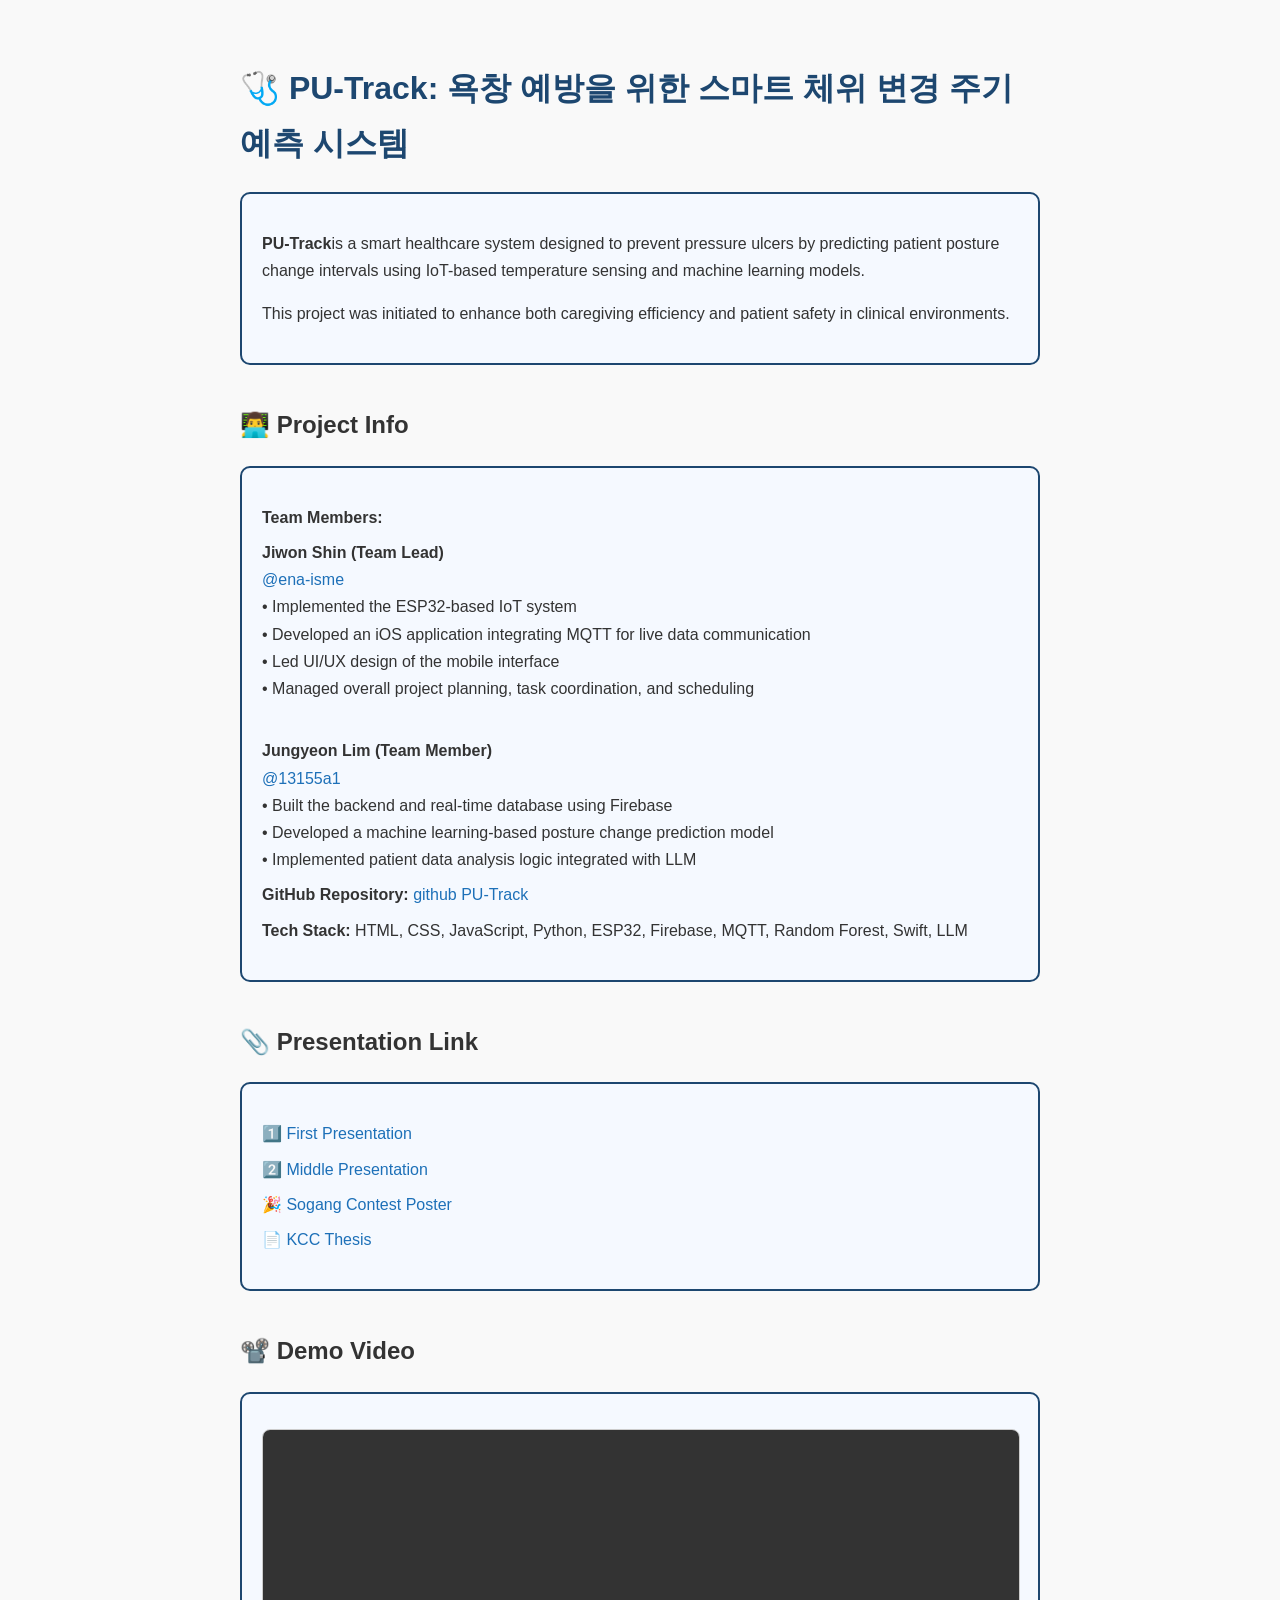
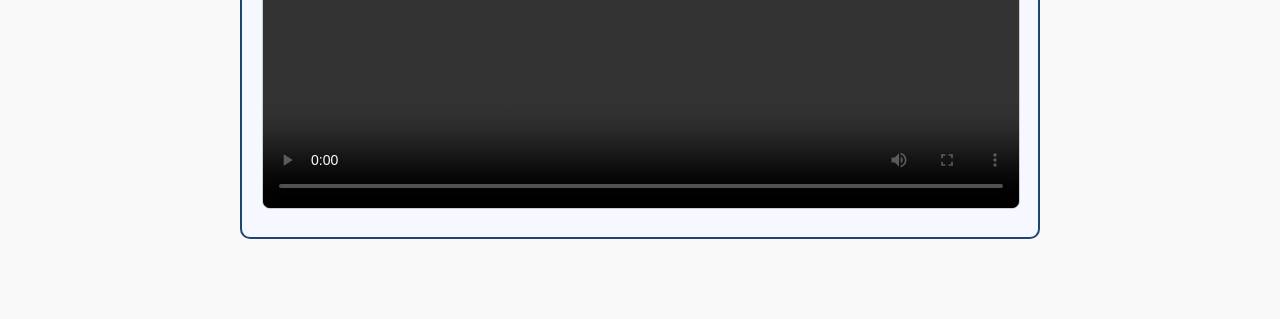
==== public/index.html @ abce249e "seperate file and webPage folder" ====
<!DOCTYPE html>
<html lang="ko">
<head>
  <meta charset="UTF-8">
  <title>PU-Track</title>
  <link rel="stylesheet" href="style.css">
</head>
<body>

  <h1>🩺 PU-Track: 욕창 예방을 위한 스마트 체위 변경 주기 예측 시스템</h1>

  <div class="section">
    <p><strong>PU-Track</strong>is a smart healthcare system designed to prevent pressure ulcers by predicting patient posture change intervals using IoT-based temperature sensing and machine learning models.</p>
    <p>This project was initiated to enhance both caregiving efficiency and patient safety in clinical environments.</p>
  </div>

  <h2>👨‍💻 Project Info</h2>
  <div class="section">
    <ul>
      <li><strong>Team Members:</strong></li>
      <ul>
        <li><strong>Jiwon Shin (Team Lead)</strong><br>
          <a href="https://github.com/ena-isme" target="_blank">@ena-isme</a><br>
          • Implemented the ESP32-based IoT system <br>
          • Developed an iOS application integrating MQTT for live data communication<br>
          • Led UI/UX design of the mobile interface <br>
          • Managed overall project planning, task coordination, and scheduling
        </li><br>
        <li><strong>Jungyeon Lim (Team Member)</strong><br>
          <a href="https://github.com/13155a1" target="_blank">@13155a1</a><br>
          • Built the backend and real-time database using Firebase<br>
          • Developed a machine learning-based posture change prediction model<br>
          • Implemented patient data analysis logic integrated with LLM
        </li>
      </ul>
      <li><strong>GitHub Repository:</strong> <a href="https://github.com/PU-Track" target="_blank">github PU-Track</a></li>
      <li><strong>Tech Stack:</strong> HTML, CSS, JavaScript, Python, ESP32, Firebase, MQTT, Random Forest, Swift, LLM</li>
    </ul>
  </div>

  <h2>📎 Presentation Link</h2>
  <div class="section">
    <ul>
      <li><a href="./pdf/first.pdf" target="_blank">1️⃣ First Presentation</a></li>
      <li><a href="./pdf/middle.pdf" target="_blank">2️⃣ Middle Presentation</a></li>
      <li><a href="./pdf/sogangcontest.pdf" target="_blank">🎉 Sogang Contest Poster</a></li>
      <li><a href="./pdf/thesis.pdf" target="_blank">📄 KCC Thesis</a></li>
    </ul>
  </div>

  <h2>📽️ Demo Video</h2>
  <div class="section">
    <video controls>
      <source src="./pdf/demoVideo.mp4" type="video/mp4">
      현재 브라우저는 비디오 태그를 지원하지 않습니다.
    </video>
  </div>

</body>
</html>
---- public/style.css ----
body {
  font-family: Arial, sans-serif;
  padding: 40px;
  background-color: #f9f9f9;
  color: #333;
  max-width: 800px;
  margin: 0 auto;
  line-height: 1.7;
}

h1 {
  color: #1D4770;
}

h2 {
  margin-top: 40px;
  color: #333;
}

ul {
  list-style: none;
  padding: 0;
}

li {
  margin-bottom: 8px;
}

a {
  color: #1d70b8;
  text-decoration: none;
}

a:hover {
  text-decoration: underline;
}

.section {
  margin-bottom: 40px;
  padding: 20px;
  background-color: #F5F9FF;
  border: 2px solid #1D4770;
  border-radius: 10px;
}

video {
  width: 100%;
  border: 1px solid #ccc;
  border-radius: 8px;
  margin-top: 15px;
}
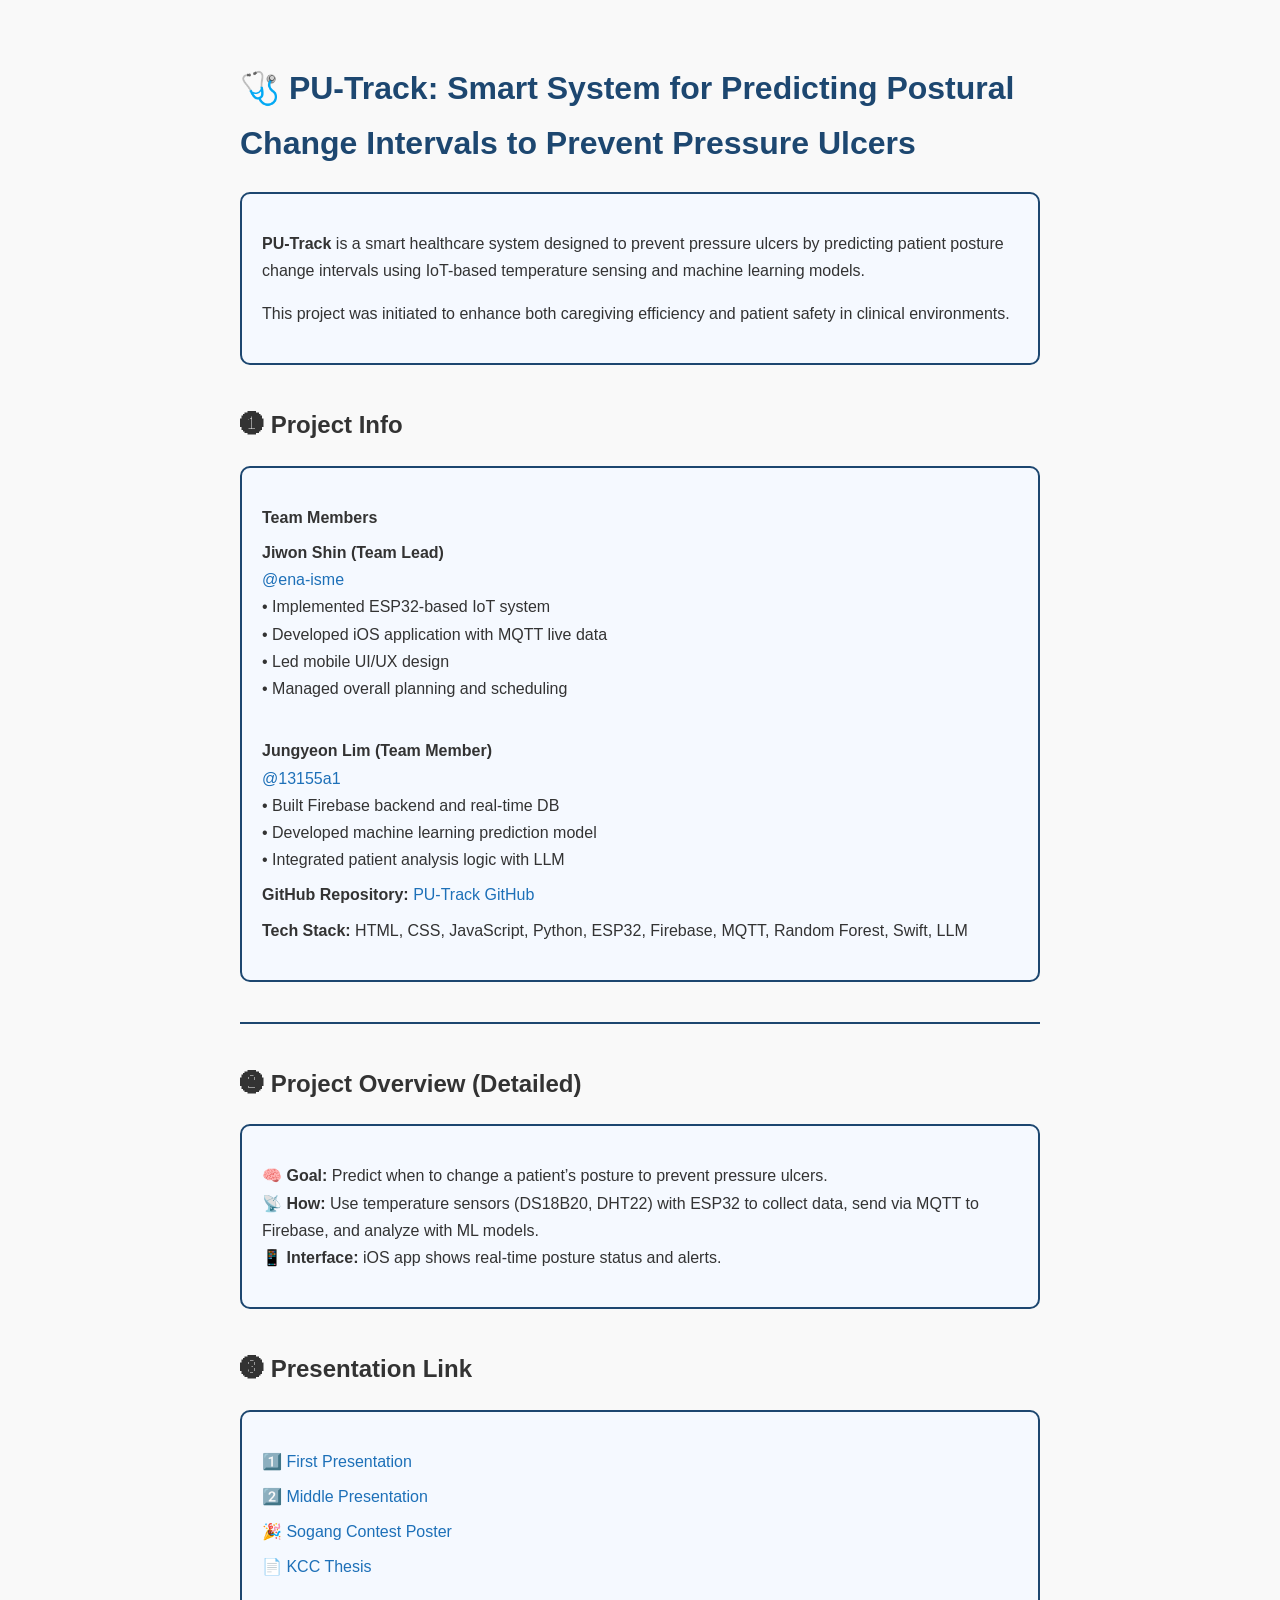
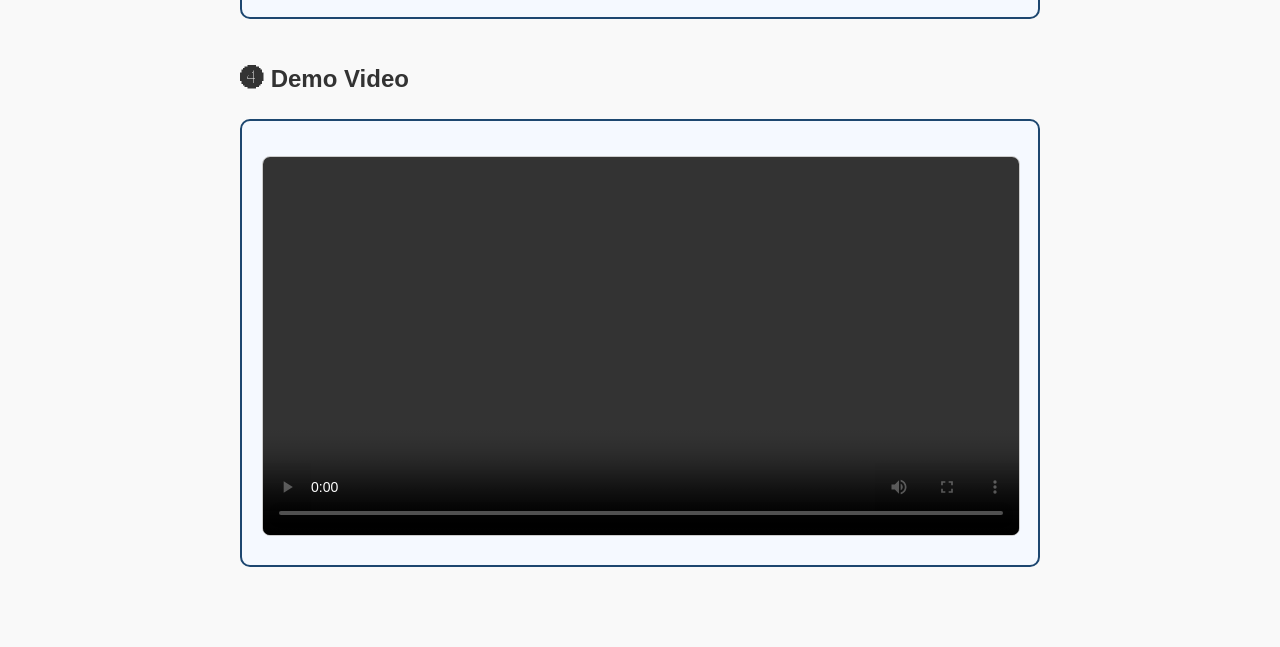
==== commit 46074af4: "edit web design" ====
--- a/public/index.html
+++ b/public/index.html
@@ -7,51 +7,61 @@
 </head>
 <body>
 
-  <h1>🩺 PU-Track: 욕창 예방을 위한 스마트 체위 변경 주기 예측 시스템</h1>
+  <h1>🩺 PU-Track: Smart System for Predicting Postural Change Intervals to Prevent Pressure Ulcers</h1>
 
   <div class="section">
-    <p><strong>PU-Track</strong>is a smart healthcare system designed to prevent pressure ulcers by predicting patient posture change intervals using IoT-based temperature sensing and machine learning models.</p>
+    <p><strong>PU-Track</strong> is a smart healthcare system designed to prevent pressure ulcers by predicting patient posture change intervals using IoT-based temperature sensing and machine learning models.</p>
     <p>This project was initiated to enhance both caregiving efficiency and patient safety in clinical environments.</p>
   </div>
 
-  <h2>👨‍💻 Project Info</h2>
+  <h2>❶ Project Info</h2>
   <div class="section">
     <ul>
-      <li><strong>Team Members:</strong></li>
+      <li><strong>Team Members</strong></li>
       <ul>
         <li><strong>Jiwon Shin (Team Lead)</strong><br>
           <a href="https://github.com/ena-isme" target="_blank">@ena-isme</a><br>
-          • Implemented the ESP32-based IoT system <br>
-          • Developed an iOS application integrating MQTT for live data communication<br>
-          • Led UI/UX design of the mobile interface <br>
-          • Managed overall project planning, task coordination, and scheduling
+          • Implemented ESP32-based IoT system<br>
+          • Developed iOS application with MQTT live data<br>
+          • Led mobile UI/UX design<br>
+          • Managed overall planning and scheduling
         </li><br>
         <li><strong>Jungyeon Lim (Team Member)</strong><br>
           <a href="https://github.com/13155a1" target="_blank">@13155a1</a><br>
-          • Built the backend and real-time database using Firebase<br>
-          • Developed a machine learning-based posture change prediction model<br>
-          • Implemented patient data analysis logic integrated with LLM
+          • Built Firebase backend and real-time DB<br>
+          • Developed machine learning prediction model<br>
+          • Integrated patient analysis logic with LLM
         </li>
       </ul>
-      <li><strong>GitHub Repository:</strong> <a href="https://github.com/PU-Track" target="_blank">github PU-Track</a></li>
+      <li><strong>GitHub Repository:</strong> <a href="https://github.com/PU-Track" target="_blank">PU-Track GitHub</a></li>
       <li><strong>Tech Stack:</strong> HTML, CSS, JavaScript, Python, ESP32, Firebase, MQTT, Random Forest, Swift, LLM</li>
     </ul>
   </div>
 
-  <h2>📎 Presentation Link</h2>
+  <hr>
+
+  <h2>❷ Project Overview (Detailed)</h2>
+  <div class="section">
+    <p>🧠 <strong>Goal:</strong> Predict when to change a patient’s posture to prevent pressure ulcers.<br>
+    📡 <strong>How:</strong> Use temperature sensors (DS18B20, DHT22) with ESP32 to collect data, send via MQTT to Firebase, and analyze with ML models.<br>
+    📱 <strong>Interface:</strong> iOS app shows real-time posture status and alerts.</p>
+    <!-- 상세 설명 -->
+  </div>
+
+  <h2>❸ Presentation Link</h2>
   <div class="section">
     <ul>
-      <li><a href="./pdf/first.pdf" target="_blank">1️⃣ First Presentation</a></li>
-      <li><a href="./pdf/middle.pdf" target="_blank">2️⃣ Middle Presentation</a></li>
-      <li><a href="./pdf/sogangcontest.pdf" target="_blank">🎉 Sogang Contest Poster</a></li>
-      <li><a href="./pdf/thesis.pdf" target="_blank">📄 KCC Thesis</a></li>
+      <li><a href="../pdf/first.pdf" target="_blank">1️⃣ First Presentation</a></li>
+      <li><a href="../pdf/middle.pdf" target="_blank">2️⃣ Middle Presentation</a></li>
+      <li><a href="../pdf/sogangcontest.pdf" target="_blank">🎉 Sogang Contest Poster</a></li>
+      <li><a href="../pdf/thesis.pdf" target="_blank">📄 KCC Thesis</a></li>
     </ul>
   </div>
 
-  <h2>📽️ Demo Video</h2>
+  <h2>❹ Demo Video</h2>
   <div class="section">
     <video controls>
-      <source src="./pdf/demoVideo.mp4" type="video/mp4">
+      <source src="../pdf/demoVideo.mp4" type="video/mp4">
       현재 브라우저는 비디오 태그를 지원하지 않습니다.
     </video>
   </div>
--- a/public/style.css
+++ b/public/style.css
@@ -6,6 +6,13 @@
   max-width: 800px;
   margin: 0 auto;
   line-height: 1.7;
+}
+
+hr {
+  border: 0;
+  height: 2px;
+  background: #1D4770;
+  margin: 40px 0;
 }
 
 h1 {
